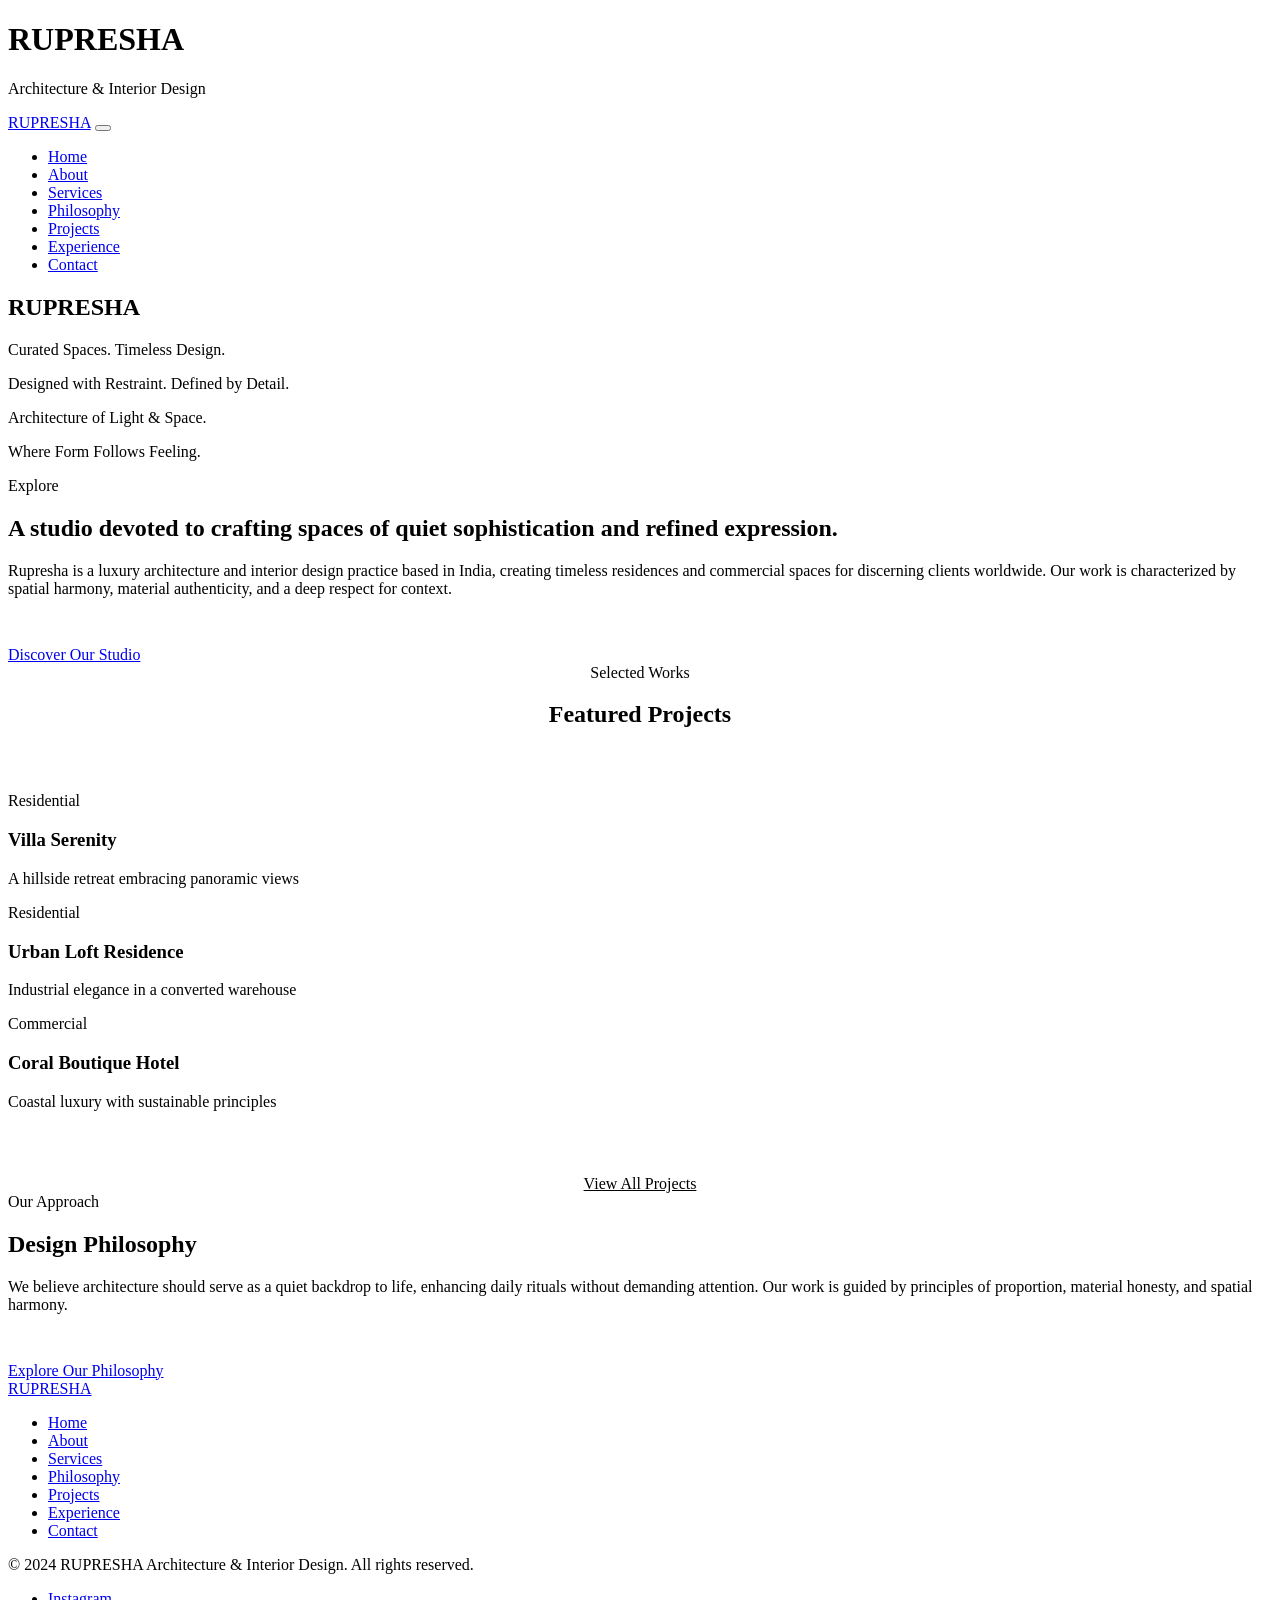
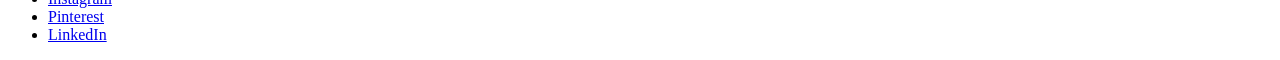
==== index.html @ e62d3a43 "Add files via upload" ====
<!DOCTYPE html>
<html lang="en">
<head>
    <meta charset="UTF-8">
    <meta name="viewport" content="width=device-width, initial-scale=1.0">
    <title>RUPRESHA | Luxury Architecture & Interior Design</title>
    <link rel="preconnect" href="https://fonts.googleapis.com">
    <link rel="preconnect" href="https://fonts.gstatic.com" crossorigin>
    <link href="https://fonts.googleapis.com/css2?family=Cormorant+Garamond:wght@300;400;500;600&family=Inter:wght@300;400;500&display=swap" rel="stylesheet">
    <link rel="stylesheet" href="css/style.css">
    <link rel="icon" type="image/svg+xml" href="assets/favicon.svg">
</head>
<body class="home-page">
    <!-- Door Opening Animation -->
    <div class="door-container">
        <div class="door-panel left"></div>
        <div class="door-panel right"></div>
        <div class="door-content">
            <h1>RUPRESHA</h1>
            <p>Architecture & Interior Design</p>
        </div>
    </div>
    
    <!-- Navigation -->
    <nav class="navbar">
        <div class="container nav-container">
            <a href="index.html" class="logo">RUPRESHA</a>
            <button class="menu-toggle">
                <span></span>
                <span></span>
                <span></span>
            </button>
            <ul class="nav-menu">
                <li class="nav-item"><a href="index.html" class="nav-link active">Home</a></li>
                <li class="nav-item"><a href="about.html" class="nav-link">About</a></li>
                <li class="nav-item"><a href="services.html" class="nav-link">Services</a></li>
                <li class="nav-item"><a href="philosophy.html" class="nav-link">Philosophy</a></li>
                <li class="nav-item"><a href="projects.html" class="nav-link">Projects</a></li>
                <li class="nav-item"><a href="experience.html" class="nav-link">Experience</a></li>
                <li class="nav-item"><a href="contact.html" class="nav-link">Contact</a></li>
            </ul>
        </div>
    </nav>
    
    <!-- Hero Section -->
    <section class="hero">
        <div class="arch-grid"></div>
        <div class="hero-content">
            <h1>RUPRESHA</h1>
            <div class="hero-tagline">
                <p class="tagline">Curated Spaces. Timeless Design.</p>
                <p class="tagline">Designed with Restraint. Defined by Detail.</p>
                <p class="tagline">Architecture of Light & Space.</p>
                <p class="tagline">Where Form Follows Feeling.</p>
            </div>
        </div>
        <div class="scroll-cue">
            <span class="scroll-text">Explore</span>
            <div class="scroll-line"></div>
        </div>
    </section>
    
    <!-- Introduction Section -->
    <section class="section">
        <div class="container">
            <div class="about-intro animate-on-scroll">
                <h2 class="serif">A studio devoted to crafting spaces of quiet sophistication and refined expression.</h2>
                <p class="large-text">Rupresha is a luxury architecture and interior design practice based in India, creating timeless residences and commercial spaces for discerning clients worldwide. Our work is characterized by spatial harmony, material authenticity, and a deep respect for context.</p>
                <a href="about.html" class="submit-btn" style="display: inline-block; margin-top: 2rem;">Discover Our Studio</a>
            </div>
        </div>
    </section>
    
    <!-- Featured Projects Preview -->
    <section class="section" style="background-color: var(--color-charcoal); color: var(--color-ivory);">
        <div class="container">
            <div class="section-header animate-on-scroll" style="text-align: center; margin-bottom: 4rem;">
                <span class="small-text" style="color: var(--color-brass);">Selected Works</span>
                <h2 style="color: var(--color-ivory);">Featured Projects</h2>
            </div>
            <div class="projects-grid">
                <div class="project-card animate-on-scroll" data-project="1" data-delay="0.1">
                    <div class="project-image">
                        <!-- In production, replace with actual image -->
                        <div style="width: 100%; height: 100%; background: linear-gradient(45deg, var(--color-concrete), var(--color-stone));"></div>
                    </div>
                    <div class="project-overlay">
                        <span class="project-category">Residential</span>
                        <h3>Villa Serenity</h3>
                        <p>A hillside retreat embracing panoramic views</p>
                    </div>
                </div>
                <div class="project-card animate-on-scroll" data-project="2" data-delay="0.2">
                    <div class="project-image">
                        <div style="width: 100%; height: 100%; background: linear-gradient(45deg, #8a7f70, #a99e8d);"></div>
                    </div>
                    <div class="project-overlay">
                        <span class="project-category">Residential</span>
                        <h3>Urban Loft Residence</h3>
                        <p>Industrial elegance in a converted warehouse</p>
                    </div>
                </div>
                <div class="project-card animate-on-scroll" data-project="3" data-delay="0.3">
                    <div class="project-image">
                        <div style="width: 100%; height: 100%; background: linear-gradient(45deg, #7d9aa6, #a3b8c2);"></div>
                    </div>
                    <div class="project-overlay">
                        <span class="project-category">Commercial</span>
                        <h3>Coral Boutique Hotel</h3>
                        <p>Coastal luxury with sustainable principles</p>
                    </div>
                </div>
            </div>
            <div style="text-align: center; margin-top: 4rem;">
                <a href="projects.html" class="submit-btn" style="border-color: var(--color-ivory); color: var(--color-ivory);">View All Projects</a>
            </div>
        </div>
    </section>
    
    <!-- Philosophy Preview -->
    <section class="section">
        <div class="container">
            <div class="principle-grid">
                <div class="animate-on-scroll">
                    <span class="small-text" style="color: var(--color-brass);">Our Approach</span>
                    <h2>Design Philosophy</h2>
                    <p class="large-text">We believe architecture should serve as a quiet backdrop to life, enhancing daily rituals without demanding attention. Our work is guided by principles of proportion, material honesty, and spatial harmony.</p>
                    <a href="philosophy.html" class="submit-btn" style="display: inline-block; margin-top: 2rem;">Explore Our Philosophy</a>
                </div>
                <div class="principle-image animate-on-scroll" data-delay="0.3">
                    <!-- In production, replace with actual image -->
                    <div style="width: 100%; height: 100%; background: linear-gradient(45deg, var(--color-stone), var(--color-concrete)); position: relative;">
                        <div style="position: absolute; top: 2rem; left: 2rem; right: 2rem; bottom: 2rem; border: 1px solid var(--color-brass);"></div>
                    </div>
                </div>
            </div>
        </div>
    </section>
    
    <!-- Footer -->
    <footer class="footer">
        <div class="container">
            <div class="footer-content">
                <a href="index.html" class="footer-logo">RUPRESHA</a>
                <ul class="footer-nav">
                    <li><a href="index.html">Home</a></li>
                    <li><a href="about.html">About</a></li>
                    <li><a href="services.html">Services</a></li>
                    <li><a href="philosophy.html">Philosophy</a></li>
                    <li><a href="projects.html">Projects</a></li>
                    <li><a href="experience.html">Experience</a></li>
                    <li><a href="contact.html">Contact</a></li>
                </ul>
            </div>
            <div class="footer-bottom">
                <p class="copyright">© 2024 RUPRESHA Architecture & Interior Design. All rights reserved.</p>
                <ul class="social-links">
                    <li><a href="#">Instagram</a></li>
                    <li><a href="#">Pinterest</a></li>
                    <li><a href="#">LinkedIn</a></li>
                </ul>
            </div>
        </div>
    </footer>
    
    <!-- Project Modal -->
    <div class="project-modal">
        <div class="modal-content">
            <!-- Dynamic content loaded via JavaScript -->
        </div>
    </div>
    
    <script src="js/main.js"></script>
</body>
</html>
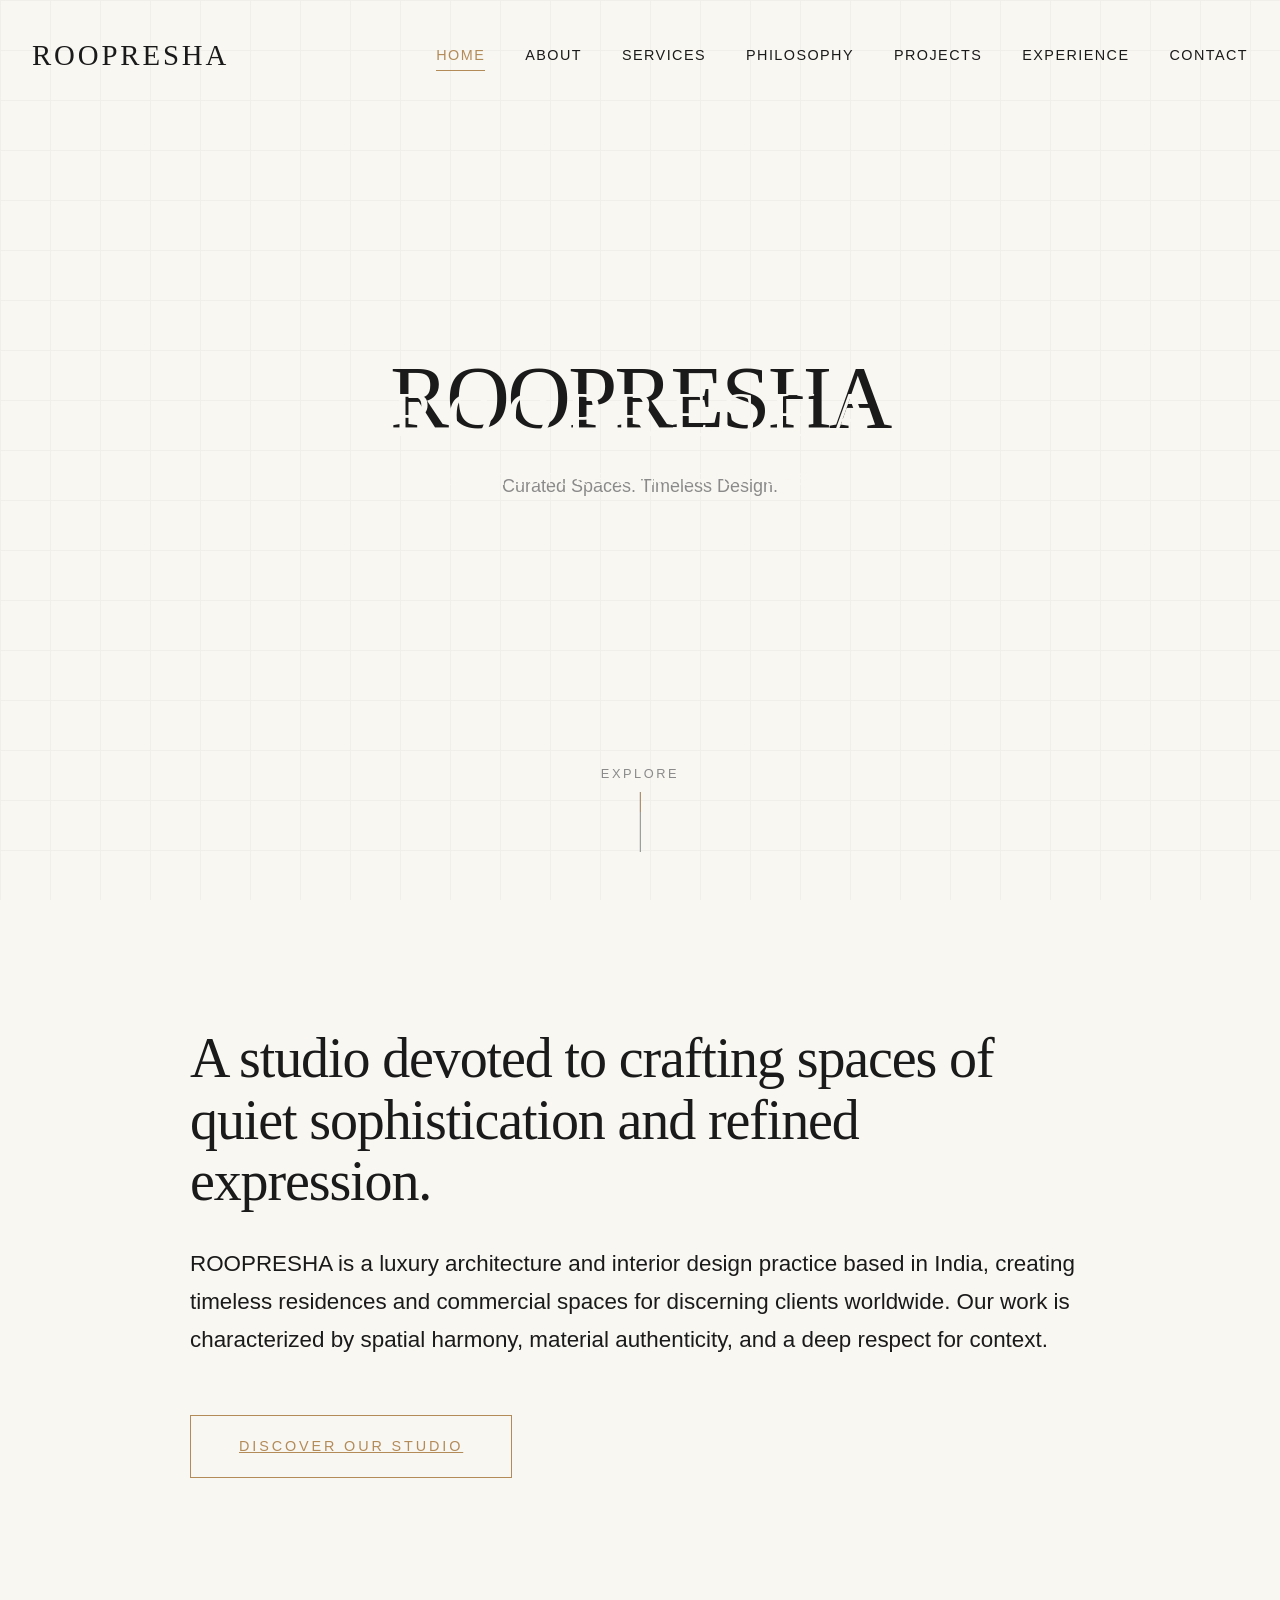
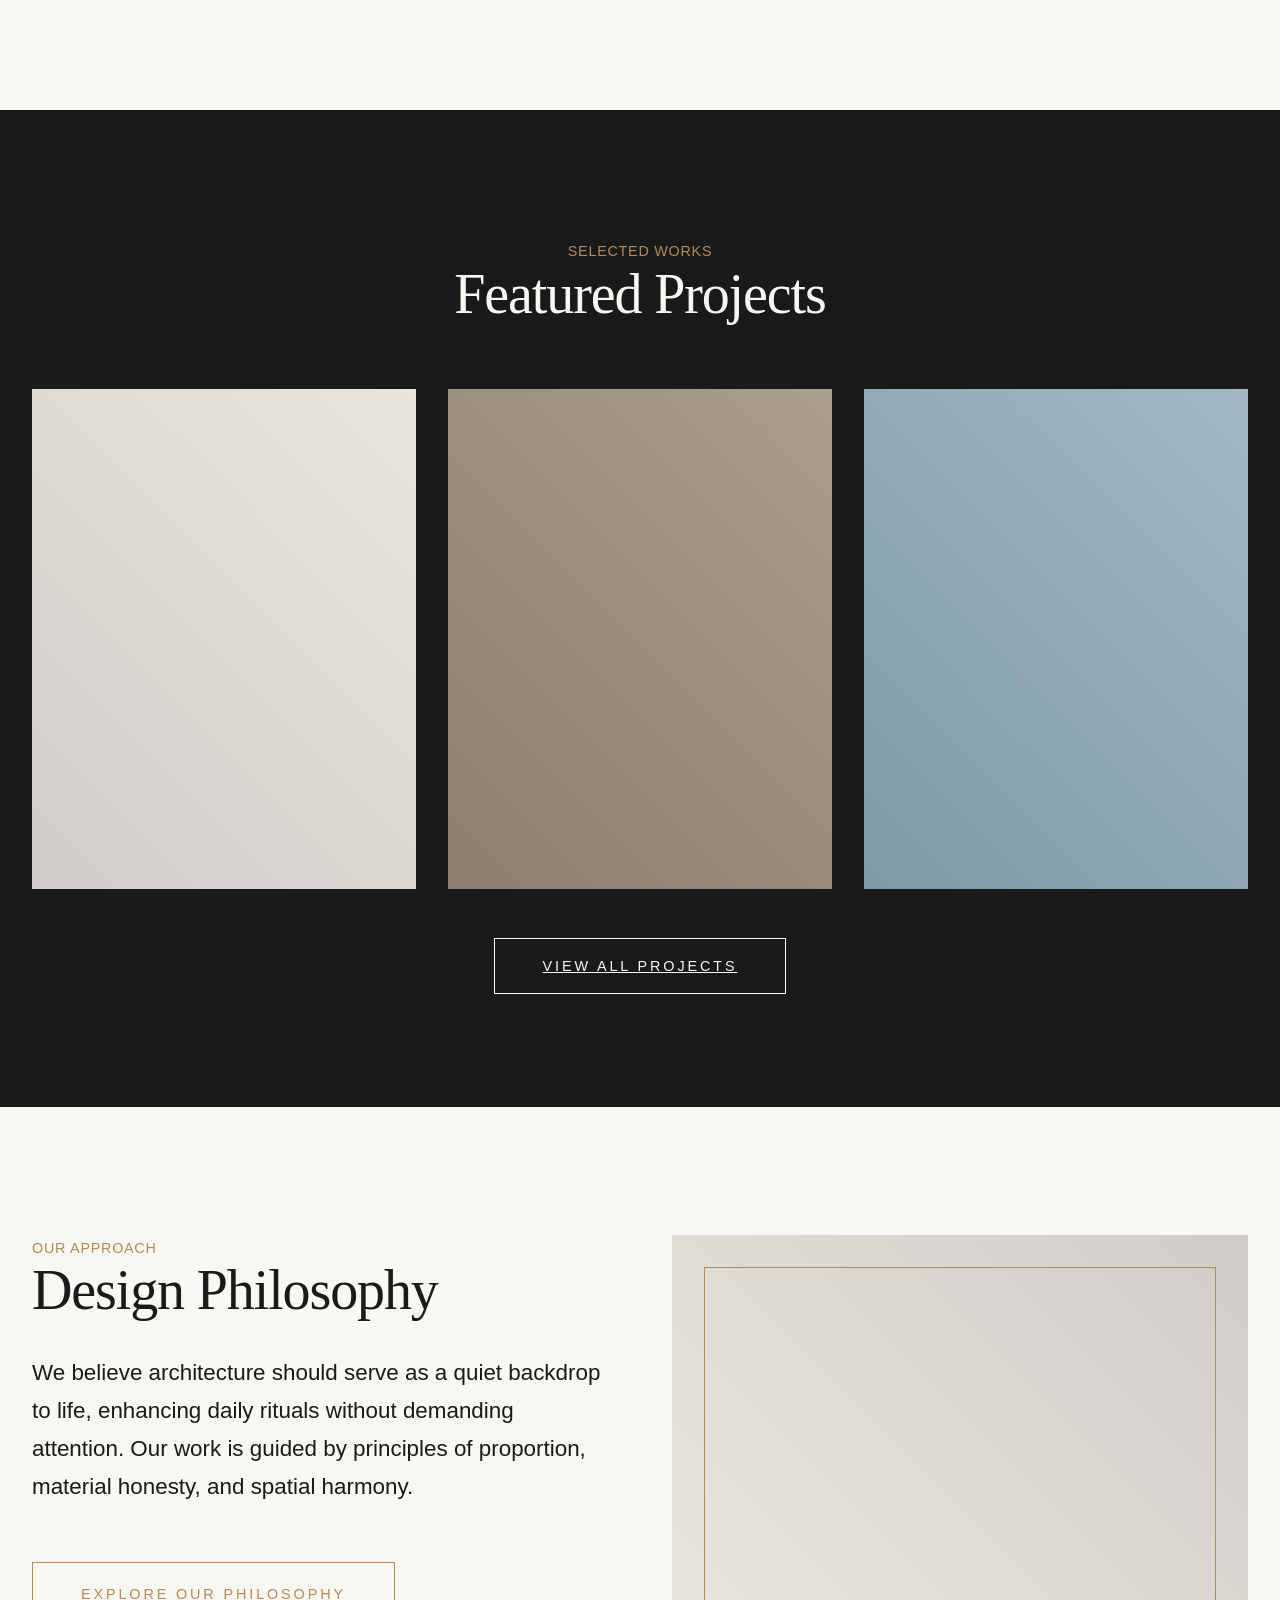
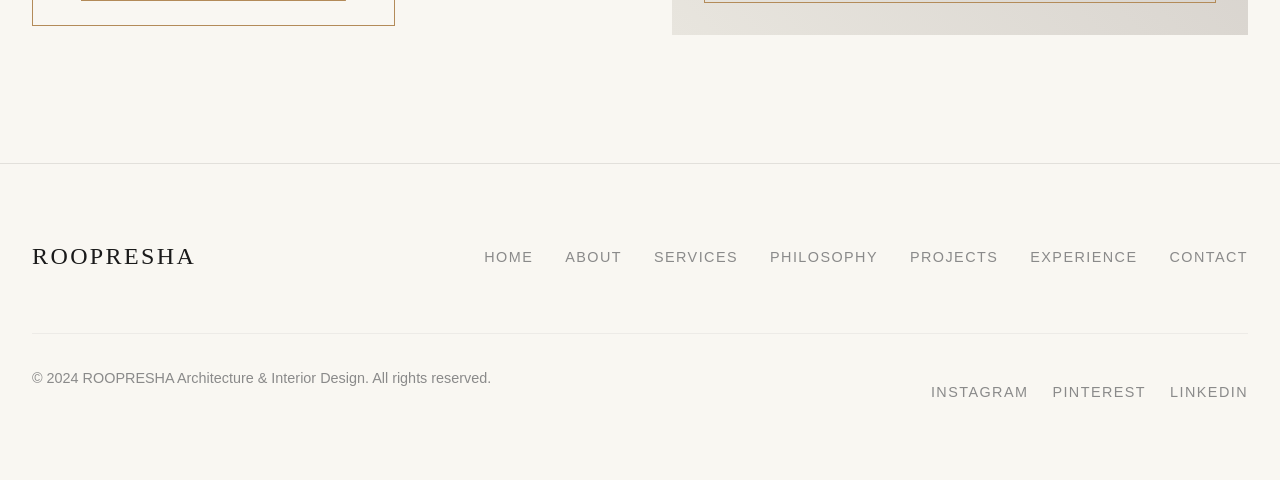
==== commit 465f1017: "Add files via upload" ====
--- a/index.html
+++ b/index.html
@@ -3,11 +3,11 @@
 <head>
     <meta charset="UTF-8">
     <meta name="viewport" content="width=device-width, initial-scale=1.0">
-    <title>RUPRESHA | Luxury Architecture & Interior Design</title>
+    <title>ROOPRESHA | Luxury Architecture & Interior Design</title>
     <link rel="preconnect" href="https://fonts.googleapis.com">
     <link rel="preconnect" href="https://fonts.gstatic.com" crossorigin>
     <link href="https://fonts.googleapis.com/css2?family=Cormorant+Garamond:wght@300;400;500;600&family=Inter:wght@300;400;500&display=swap" rel="stylesheet">
-    <link rel="stylesheet" href="css/style.css">
+    <link rel="stylesheet" href="style.css">
     <link rel="icon" type="image/svg+xml" href="assets/favicon.svg">
 </head>
 <body class="home-page">
@@ -16,7 +16,7 @@
         <div class="door-panel left"></div>
         <div class="door-panel right"></div>
         <div class="door-content">
-            <h1>RUPRESHA</h1>
+            <h1>ROOPRESHA</h1>
             <p>Architecture & Interior Design</p>
         </div>
     </div>
@@ -24,7 +24,7 @@
     <!-- Navigation -->
     <nav class="navbar">
         <div class="container nav-container">
-            <a href="index.html" class="logo">RUPRESHA</a>
+            <a href="index.html" class="logo">ROOPRESHA</a>
             <button class="menu-toggle">
                 <span></span>
                 <span></span>
@@ -46,7 +46,7 @@
     <section class="hero">
         <div class="arch-grid"></div>
         <div class="hero-content">
-            <h1>RUPRESHA</h1>
+            <h1>ROOPRESHA</h1>
             <div class="hero-tagline">
                 <p class="tagline">Curated Spaces. Timeless Design.</p>
                 <p class="tagline">Designed with Restraint. Defined by Detail.</p>
@@ -65,7 +65,7 @@
         <div class="container">
             <div class="about-intro animate-on-scroll">
                 <h2 class="serif">A studio devoted to crafting spaces of quiet sophistication and refined expression.</h2>
-                <p class="large-text">Rupresha is a luxury architecture and interior design practice based in India, creating timeless residences and commercial spaces for discerning clients worldwide. Our work is characterized by spatial harmony, material authenticity, and a deep respect for context.</p>
+                <p class="large-text">ROOPRESHA is a luxury architecture and interior design practice based in India, creating timeless residences and commercial spaces for discerning clients worldwide. Our work is characterized by spatial harmony, material authenticity, and a deep respect for context.</p>
                 <a href="about.html" class="submit-btn" style="display: inline-block; margin-top: 2rem;">Discover Our Studio</a>
             </div>
         </div>
@@ -141,7 +141,7 @@
     <footer class="footer">
         <div class="container">
             <div class="footer-content">
-                <a href="index.html" class="footer-logo">RUPRESHA</a>
+                <a href="index.html" class="footer-logo">ROOPRESHA</a>
                 <ul class="footer-nav">
                     <li><a href="index.html">Home</a></li>
                     <li><a href="about.html">About</a></li>
@@ -153,7 +153,7 @@
                 </ul>
             </div>
             <div class="footer-bottom">
-                <p class="copyright">© 2024 RUPRESHA Architecture & Interior Design. All rights reserved.</p>
+                <p class="copyright">© 2024 ROOPRESHA Architecture & Interior Design. All rights reserved.</p>
                 <ul class="social-links">
                     <li><a href="#">Instagram</a></li>
                     <li><a href="#">Pinterest</a></li>
@@ -170,6 +170,6 @@
         </div>
     </div>
     
-    <script src="js/main.js"></script>
+    <script src="main.js"></script>
 </body>
 </html>
--- a/style.css
+++ b/style.css
@@ -0,0 +1,1677 @@
+/* ROOPRESHA - Luxury Architecture & Interior Design */
+/* Premium Architectural Minimalism */
+
+/* ===== CSS RESET ===== */
+* {
+    margin: 0;
+    padding: 0;
+    box-sizing: border-box;
+}
+
+html {
+    scroll-behavior: smooth;
+}
+
+body {
+    font-family: 'Inter', sans-serif;
+    color: #1a1a1a;
+    background-color: #f9f7f2;
+    overflow-x: hidden;
+    line-height: 1.6;
+    font-weight: 300;
+}
+
+/* ===== TYPOGRAPHY ===== */
+/* Serif for headings - luxury editorial feel */
+h1, h2, h3, h4, h5, h6, .serif {
+    font-family: 'Cormorant Garamond', 'Times New Roman', serif;
+    font-weight: 300;
+    letter-spacing: -0.02em;
+    line-height: 1.1;
+}
+
+/* Sans-serif for body - clean and readable */
+body, p, input, textarea, button, .sans {
+    font-family: 'Inter', -apple-system, BlinkMacSystemFont, 'Segoe UI', sans-serif;
+}
+
+h1 {
+    font-size: 5.5rem;
+    font-weight: 300;
+    letter-spacing: -0.03em;
+    margin-bottom: 1.5rem;
+}
+
+h2 {
+    font-size: 3.5rem;
+    margin-bottom: 2rem;
+    position: relative;
+}
+
+h3 {
+    font-size: 2.2rem;
+    margin-bottom: 1.5rem;
+}
+
+h4 {
+    font-size: 1.8rem;
+    margin-bottom: 1rem;
+}
+
+p {
+    font-size: 1.125rem;
+    line-height: 1.8;
+    margin-bottom: 1.5rem;
+    font-weight: 300;
+}
+
+.large-text {
+    font-size: 1.4rem;
+    line-height: 1.7;
+}
+
+.small-text {
+    font-size: 0.9rem;
+    letter-spacing: 0.05em;
+    text-transform: uppercase;
+}
+
+/* ===== COLOR PALETTE ===== */
+:root {
+    --color-ivory: #f9f7f2;
+    --color-stone: #e8e5de;
+    --color-concrete: #d1ccc7;
+    --color-charcoal: #1a1a1a;
+    --color-terracotta: #a15843;
+    --color-brass: #b38b59;
+    --color-grey: #8a8a8a;
+}
+
+/* ===== LAYOUT & CONTAINERS ===== */
+.container {
+    width: 100%;
+    max-width: 1400px;
+    margin: 0 auto;
+    padding: 0 2rem;
+}
+
+.section {
+    padding: 8rem 0;
+    position: relative;
+}
+
+.section-sm {
+    padding: 4rem 0;
+}
+
+/* ===== NAVIGATION ===== */
+.navbar {
+    position: fixed;
+    top: 0;
+    left: 0;
+    width: 100%;
+    z-index: 1000;
+    padding: 2rem 0;
+    transition: all 0.5s cubic-bezier(0.16, 1, 0.3, 1);
+    background-color: transparent;
+}
+
+.navbar.scrolled {
+    background-color: rgba(249, 247, 242, 0.95);
+    backdrop-filter: blur(10px);
+    padding: 1.2rem 0;
+    box-shadow: 0 5px 20px rgba(0, 0, 0, 0.02);
+}
+
+.nav-container {
+    display: flex;
+    justify-content: space-between;
+    align-items: center;
+}
+
+.logo {
+    font-family: 'Cormorant Garamond', serif;
+    font-size: 1.8rem;
+    font-weight: 300;
+    letter-spacing: 0.1em;
+    text-decoration: none;
+    color: var(--color-charcoal);
+    position: relative;
+    z-index: 1001;
+}
+
+.nav-menu {
+    display: flex;
+    list-style: none;
+}
+
+.nav-item {
+    margin-left: 2.5rem;
+}
+
+.nav-link {
+    text-decoration: none;
+    color: var(--color-charcoal);
+    font-size: 0.9rem;
+    font-weight: 300;
+    letter-spacing: 0.1em;
+    text-transform: uppercase;
+    position: relative;
+    padding: 0.5rem 0;
+    transition: color 0.3s ease;
+}
+
+.nav-link:after {
+    content: '';
+    position: absolute;
+    bottom: 0;
+    left: 0;
+    width: 0;
+    height: 1px;
+    background-color: var(--color-charcoal);
+    transition: width 0.3s cubic-bezier(0.16, 1, 0.3, 1);
+}
+
+.nav-link:hover:after {
+    width: 100%;
+}
+
+.nav-link.active {
+    color: var(--color-brass);
+}
+
+.nav-link.active:after {
+    width: 100%;
+    background-color: var(--color-brass);
+}
+
+.menu-toggle {
+    display: none;
+    background: none;
+    border: none;
+    cursor: pointer;
+    width: 30px;
+    height: 20px;
+    position: relative;
+    z-index: 1001;
+}
+
+.menu-toggle span {
+    display: block;
+    width: 100%;
+    height: 2px;
+    background-color: var(--color-charcoal);
+    position: absolute;
+    left: 0;
+    transition: all 0.3s ease;
+}
+
+.menu-toggle span:nth-child(1) {
+    top: 0;
+}
+
+.menu-toggle span:nth-child(2) {
+    top: 9px;
+}
+
+.menu-toggle span:nth-child(3) {
+    top: 18px;
+}
+
+.menu-toggle.active span:nth-child(1) {
+    transform: rotate(45deg);
+    top: 9px;
+}
+
+.menu-toggle.active span:nth-child(2) {
+    opacity: 0;
+}
+
+.menu-toggle.active span:nth-child(3) {
+    transform: rotate(-45deg);
+    top: 9px;
+}
+
+/* ===== DOOR OPENING ANIMATION ===== */
+.door-container {
+    position: fixed;
+    top: 0;
+    left: 0;
+    width: 100%;
+    height: 100vh;
+    z-index: 2000;
+    pointer-events: none;
+    display: flex;
+}
+
+.door-panel {
+    width: 50%;
+    height: 100%;
+    background-color: var(--color-charcoal);
+    transform: translateX(0);
+    transition: transform 1.2s cubic-bezier(0.77, 0, 0.175, 1);
+}
+
+.door-panel.left {
+    transform-origin: left center;
+}
+
+.door-panel.right {
+    transform-origin: right center;
+}
+
+.door-panel.open {
+    transform: translateX(-100%);
+}
+
+.door-panel.right.open {
+    transform: translateX(100%);
+}
+
+.door-content {
+    position: absolute;
+    top: 50%;
+    left: 50%;
+    transform: translate(-50%, -50%);
+    color: var(--color-ivory);
+    text-align: center;
+    z-index: 2001;
+    opacity: 0;
+    transition: opacity 0.5s ease 0.3s;
+}
+
+.door-content.visible {
+    opacity: 1;
+}
+
+.door-content h1 {
+    font-size: 4rem;
+    letter-spacing: 0.2em;
+    margin-bottom: 1rem;
+}
+
+.door-content p {
+    font-size: 1rem;
+    letter-spacing: 0.3em;
+    text-transform: uppercase;
+}
+
+/* ===== HERO SECTIONS ===== */
+.hero {
+    height: 100vh;
+    display: flex;
+    align-items: center;
+    justify-content: center;
+    position: relative;
+    overflow: hidden;
+}
+
+.hero-content {
+    text-align: center;
+    max-width: 900px;
+    padding: 0 2rem;
+    z-index: 10;
+}
+
+.hero h1 {
+    margin-bottom: 1.5rem;
+    opacity: 0;
+    transform: translateY(30px);
+    animation: fadeUp 1s cubic-bezier(0.16, 1, 0.3, 1) 1.2s forwards;
+}
+
+.hero-tagline {
+    font-size: 1.5rem;
+    font-weight: 300;
+    color: var(--color-grey);
+    margin-bottom: 3rem;
+    height: 2rem;
+    overflow: hidden;
+    position: relative;
+}
+
+.tagline {
+    position: absolute;
+    width: 100%;
+    text-align: center;
+    opacity: 0;
+    transform: translateY(20px);
+    transition: all 0.8s ease;
+}
+
+.tagline.active {
+    opacity: 1;
+    transform: translateY(0);
+}
+
+.scroll-cue {
+    position: absolute;
+    bottom: 3rem;
+    left: 50%;
+    transform: translateX(-50%);
+    display: flex;
+    flex-direction: column;
+    align-items: center;
+    z-index: 10;
+}
+
+.scroll-text {
+    font-size: 0.8rem;
+    letter-spacing: 0.2em;
+    text-transform: uppercase;
+    margin-bottom: 0.5rem;
+    color: var(--color-grey);
+}
+
+.scroll-line {
+    width: 1px;
+    height: 60px;
+    background-color: var(--color-grey);
+    position: relative;
+    overflow: hidden;
+}
+
+.scroll-line:after {
+    content: '';
+    position: absolute;
+    top: 0;
+    left: 0;
+    width: 100%;
+    height: 20px;
+    background-color: var(--color-brass);
+    animation: scrollLine 2s infinite ease-in-out;
+}
+
+.arch-grid {
+    position: absolute;
+    top: 0;
+    left: 0;
+    width: 100%;
+    height: 100%;
+    pointer-events: none;
+    opacity: 0.03;
+    background-image: 
+        linear-gradient(to right, var(--color-charcoal) 1px, transparent 1px),
+        linear-gradient(to bottom, var(--color-charcoal) 1px, transparent 1px);
+    background-size: 50px 50px;
+}
+
+/* ===== ABOUT PAGE ===== */
+.about-intro {
+    max-width: 900px;
+    margin: 0 auto 6rem;
+}
+
+.about-grid {
+    display: grid;
+    grid-template-columns: repeat(2, 1fr);
+    gap: 4rem;
+    align-items: center;
+}
+
+.about-image {
+    position: relative;
+    height: 600px;
+    background-color: var(--color-stone);
+    overflow: hidden;
+}
+
+.about-image:before {
+    content: '';
+    position: absolute;
+    top: 2rem;
+    left: 2rem;
+    right: 2rem;
+    bottom: 2rem;
+    border: 1px solid var(--color-brass);
+    pointer-events: none;
+    z-index: 1;
+}
+
+.about-image img {
+    width: 100%;
+    height: 100%;
+    object-fit: cover;
+    transition: transform 6s ease;
+}
+
+.about-image:hover img {
+    transform: scale(1.05);
+}
+
+.stats {
+    display: flex;
+    justify-content: space-between;
+    margin-top: 4rem;
+    padding-top: 4rem;
+    border-top: 1px solid rgba(26, 26, 26, 0.1);
+}
+
+.stat-item {
+    text-align: center;
+}
+
+.stat-number {
+    font-family: 'Cormorant Garamond', serif;
+    font-size: 3.5rem;
+    color: var(--color-brass);
+    display: block;
+    margin-bottom: 0.5rem;
+}
+
+.stat-text {
+    font-size: 0.9rem;
+    text-transform: uppercase;
+    letter-spacing: 0.1em;
+    color: var(--color-grey);
+}
+
+/* ===== SERVICES PAGE ===== */
+.services-header {
+    text-align: center;
+    max-width: 800px;
+    margin: 0 auto 6rem;
+}
+
+.services-grid {
+    display: grid;
+    grid-template-columns: repeat(3, 1fr);
+    gap: 3rem;
+}
+
+.service-card {
+    position: relative;
+    padding: 3rem 2rem;
+    background-color: var(--color-ivory);
+    border: 1px solid rgba(26, 26, 26, 0.05);
+    transition: all 0.5s cubic-bezier(0.16, 1, 0.3, 1);
+    overflow: hidden;
+    min-height: 400px;
+    display: flex;
+    flex-direction: column;
+}
+
+.service-card:hover {
+    transform: translateY(-10px);
+    border-color: rgba(179, 139, 89, 0.2);
+    box-shadow: 0 20px 40px rgba(0, 0, 0, 0.05);
+}
+
+.service-icon {
+    width: 60px;
+    height: 60px;
+    margin-bottom: 2rem;
+    position: relative;
+}
+
+.service-icon svg {
+    width: 100%;
+    height: 100%;
+    stroke: var(--color-brass);
+    stroke-width: 1.5;
+    fill: none;
+}
+
+.service-number {
+    position: absolute;
+    top: 2rem;
+    right: 2rem;
+    font-size: 0.9rem;
+    color: var(--color-grey);
+    opacity: 0.5;
+}
+
+.service-content {
+    flex-grow: 1;
+}
+
+.service-card h3 {
+    margin-bottom: 1rem;
+    position: relative;
+    padding-bottom: 1rem;
+}
+
+.service-card h3:after {
+    content: '';
+    position: absolute;
+    bottom: 0;
+    left: 0;
+    width: 40px;
+    height: 1px;
+    background-color: var(--color-brass);
+    transition: width 0.3s ease;
+}
+
+.service-card:hover h3:after {
+    width: 80px;
+}
+
+.service-features {
+    margin-top: 2rem;
+    list-style: none;
+}
+
+.service-features li {
+    margin-bottom: 0.5rem;
+    padding-left: 1.5rem;
+    position: relative;
+}
+
+.service-features li:before {
+    content: '—';
+    position: absolute;
+    left: 0;
+    color: var(--color-brass);
+}
+
+/* ===== PHILOSOPHY PAGE ===== */
+.philosophy-hero {
+    height: 70vh;
+    display: flex;
+    align-items: center;
+    position: relative;
+    background-color: var(--color-charcoal);
+    color: var(--color-ivory);
+}
+
+.philosophy-hero .container {
+    position: relative;
+    z-index: 2;
+}
+
+.philosophy-hero h1 {
+    color: var(--color-ivory);
+    max-width: 800px;
+}
+
+.principle-section {
+    margin-bottom: 8rem;
+    position: relative;
+}
+
+.principle-header {
+    display: flex;
+    align-items: flex-start;
+    margin-bottom: 3rem;
+}
+
+.principle-number {
+    font-family: 'Cormorant Garamond', serif;
+    font-size: 5rem;
+    color: var(--color-brass);
+    margin-right: 2rem;
+    line-height: 1;
+    opacity: 0.2;
+}
+
+.principle-content {
+    flex: 1;
+}
+
+.principle-grid {
+    display: grid;
+    grid-template-columns: repeat(2, 1fr);
+    gap: 4rem;
+}
+
+.principle-image {
+    height: 400px;
+    background-color: var(--color-stone);
+    position: relative;
+    overflow: hidden;
+}
+
+.principle-image img {
+    width: 100%;
+    height: 100%;
+    object-fit: cover;
+}
+
+/* ===== PROJECTS PAGE ===== */
+.projects-filter {
+    display: flex;
+    justify-content: center;
+    margin-bottom: 4rem;
+    flex-wrap: wrap;
+    gap: 1rem;
+}
+
+.filter-btn {
+    padding: 0.8rem 1.5rem;
+    background: none;
+    border: 1px solid rgba(26, 26, 26, 0.1);
+    font-family: 'Inter', sans-serif;
+    font-size: 0.9rem;
+    text-transform: uppercase;
+    letter-spacing: 0.1em;
+    color: var(--color-grey);
+    cursor: pointer;
+    transition: all 0.3s ease;
+}
+
+.filter-btn:hover, .filter-btn.active {
+    border-color: var(--color-brass);
+    color: var(--color-brass);
+}
+
+.projects-grid {
+    display: grid;
+    grid-template-columns: repeat(3, 1fr);
+    gap: 2rem;
+}
+
+.project-card {
+    position: relative;
+    height: 500px;
+    overflow: hidden;
+    cursor: pointer;
+}
+
+.project-image {
+    width: 100%;
+    height: 100%;
+    background-color: var(--color-stone);
+    position: relative;
+    overflow: hidden;
+}
+
+.project-image img {
+    width: 100%;
+    height: 100%;
+    object-fit: cover;
+    transition: transform 6s ease;
+}
+
+.project-card:hover .project-image img {
+    transform: scale(1.05);
+}
+
+.project-overlay {
+    position: absolute;
+    bottom: 0;
+    left: 0;
+    width: 100%;
+    padding: 2rem;
+    background: linear-gradient(to top, rgba(26, 26, 26, 0.9), transparent);
+    color: var(--color-ivory);
+    transform: translateY(20px);
+    opacity: 0;
+    transition: all 0.5s cubic-bezier(0.16, 1, 0.3, 1);
+}
+
+.project-card:hover .project-overlay {
+    transform: translateY(0);
+    opacity: 1;
+}
+
+.project-category {
+    font-size: 0.8rem;
+    letter-spacing: 0.1em;
+    text-transform: uppercase;
+    color: var(--color-brass);
+    margin-bottom: 0.5rem;
+}
+
+.project-overlay h3 {
+    color: var(--color-ivory);
+    margin-bottom: 0.5rem;
+}
+
+.project-overlay p {
+    font-size: 0.9rem;
+    opacity: 0.8;
+    margin-bottom: 0;
+}
+
+.project-modal {
+    position: fixed;
+    top: 0;
+    left: 0;
+    width: 100%;
+    height: 100%;
+    background-color: rgba(26, 26, 26, 0.95);
+    z-index: 3000;
+    display: flex;
+    align-items: center;
+    justify-content: center;
+    opacity: 0;
+    pointer-events: none;
+    transition: opacity 0.5s ease;
+}
+
+.project-modal.active {
+    opacity: 1;
+    pointer-events: all;
+}
+
+.modal-content {
+    width: 90%;
+    max-width: 1200px;
+    max-height: 90vh;
+    overflow-y: auto;
+    background-color: var(--color-ivory);
+    padding: 4rem;
+    position: relative;
+}
+
+.close-modal {
+    position: absolute;
+    top: 2rem;
+    right: 2rem;
+    background: none;
+    border: none;
+    font-size: 2rem;
+    color: var(--color-charcoal);
+    cursor: pointer;
+    width: 40px;
+    height: 40px;
+    display: flex;
+    align-items: center;
+    justify-content: center;
+    transition: color 0.3s ease;
+}
+
+.close-modal:hover {
+    color: var(--color-brass);
+}
+
+/* ===== EXPERIENCE PAGE ===== */
+.experience-timeline {
+    position: relative;
+    max-width: 1000px;
+    margin: 0 auto;
+}
+
+.timeline-line {
+    position: absolute;
+    top: 0;
+    left: 50%;
+    transform: translateX(-50%);
+    width: 1px;
+    height: 100%;
+    background-color: rgba(26, 26, 26, 0.1);
+}
+
+.timeline-item {
+    display: flex;
+    margin-bottom: 8rem;
+    position: relative;
+}
+
+.timeline-item:nth-child(odd) {
+    flex-direction: row-reverse;
+}
+
+.timeline-content {
+    flex: 1;
+    padding: 0 4rem;
+}
+
+.timeline-marker {
+    position: absolute;
+    top: 0;
+    left: 50%;
+    transform: translateX(-50%);
+    width: 20px;
+    height: 20px;
+    border: 2px solid var(--color-brass);
+    border-radius: 50%;
+    background-color: var(--color-ivory);
+    z-index: 2;
+}
+
+.timeline-number {
+    font-family: 'Cormorant Garamond', serif;
+    font-size: 1.2rem;
+    color: var(--color-brass);
+    margin-bottom: 1rem;
+    display: block;
+}
+
+.timeline-icon {
+    width: 60px;
+    height: 60px;
+    margin-bottom: 1.5rem;
+}
+
+.timeline-icon svg {
+    width: 100%;
+    height: 100%;
+    stroke: var(--color-brass);
+    stroke-width: 1.5;
+    fill: none;
+}
+
+/* ===== CONTACT PAGE ===== */
+.contact-hero {
+    height: 70vh;
+    display: flex;
+    align-items: center;
+    background-color: var(--color-charcoal);
+    color: var(--color-ivory);
+}
+
+.contact-hero h1 {
+    color: var(--color-ivory);
+    max-width: 800px;
+}
+
+.contact-grid {
+    display: grid;
+    grid-template-columns: repeat(2, 1fr);
+    gap: 6rem;
+}
+
+.contact-info h3 {
+    margin-bottom: 2rem;
+    position: relative;
+    padding-bottom: 1rem;
+}
+
+.contact-info h3:after {
+    content: '';
+    position: absolute;
+    bottom: 0;
+    left: 0;
+    width: 60px;
+    height: 1px;
+    background-color: var(--color-brass);
+}
+
+.contact-details {
+    margin-bottom: 3rem;
+}
+
+.contact-item {
+    margin-bottom: 1.5rem;
+    display: flex;
+    align-items: flex-start;
+}
+
+.contact-icon {
+    width: 20px;
+    height: 20px;
+    margin-right: 1rem;
+    margin-top: 0.2rem;
+}
+
+.contact-icon svg {
+    width: 100%;
+    height: 100%;
+    stroke: var(--color-brass);
+}
+
+.contact-form .form-group {
+    margin-bottom: 2rem;
+}
+
+.contact-form label {
+    display: block;
+    margin-bottom: 0.5rem;
+    font-size: 0.9rem;
+    text-transform: uppercase;
+    letter-spacing: 0.1em;
+    color: var(--color-grey);
+}
+
+.contact-form input,
+.contact-form textarea,
+.contact-form select {
+    width: 100%;
+    padding: 1rem 0;
+    background: none;
+    border: none;
+    border-bottom: 1px solid rgba(26, 26, 26, 0.1);
+    font-family: 'Inter', sans-serif;
+    font-size: 1rem;
+    color: var(--color-charcoal);
+    transition: border-color 0.3s ease;
+}
+
+.contact-form input:focus,
+.contact-form textarea:focus,
+.contact-form select:focus {
+    outline: none;
+    border-bottom-color: var(--color-brass);
+}
+
+.contact-form textarea {
+    min-height: 150px;
+    resize: vertical;
+}
+
+.submit-btn {
+    padding: 1.2rem 3rem;
+    background: none;
+    border: 1px solid var(--color-brass);
+    font-family: 'Inter', sans-serif;
+    font-size: 0.9rem;
+    text-transform: uppercase;
+    letter-spacing: 0.2em;
+    color: var(--color-brass);
+    cursor: pointer;
+    transition: all 0.3s ease;
+    position: relative;
+    overflow: hidden;
+}
+
+.submit-btn:before {
+    content: '';
+    position: absolute;
+    top: 0;
+    left: -100%;
+    width: 100%;
+    height: 100%;
+    background-color: var(--color-brass);
+    transition: left 0.3s ease;
+    z-index: -1;
+}
+
+.submit-btn:hover {
+    color: var(--color-ivory);
+}
+
+.submit-btn:hover:before {
+    left: 0;
+}
+
+/* ===== FOOTER ===== */
+.footer {
+    padding: 4rem 0;
+    border-top: 1px solid rgba(26, 26, 26, 0.1);
+}
+
+.footer-content {
+    display: flex;
+    justify-content: space-between;
+    align-items: center;
+    flex-wrap: wrap;
+}
+
+.footer-logo {
+    font-family: 'Cormorant Garamond', serif;
+    font-size: 1.5rem;
+    letter-spacing: 0.1em;
+    color: var(--color-charcoal);
+    text-decoration: none;
+}
+
+.footer-nav {
+    display: flex;
+    list-style: none;
+    margin: 1rem 0;
+}
+
+.footer-nav li {
+    margin-left: 2rem;
+}
+
+.footer-nav a {
+    text-decoration: none;
+    color: var(--color-grey);
+    font-size: 0.9rem;
+    letter-spacing: 0.1em;
+    text-transform: uppercase;
+    transition: color 0.3s ease;
+}
+
+.footer-nav a:hover {
+    color: var(--color-charcoal);
+}
+
+.footer-bottom {
+    margin-top: 3rem;
+    padding-top: 2rem;
+    border-top: 1px solid rgba(26, 26, 26, 0.05);
+    display: flex;
+    justify-content: space-between;
+    align-items: center;
+    flex-wrap: wrap;
+}
+
+.copyright {
+    font-size: 0.9rem;
+    color: var(--color-grey);
+}
+
+.social-links {
+    display: flex;
+    list-style: none;
+}
+
+.social-links li {
+    margin-left: 1.5rem;
+}
+
+.social-links a {
+    color: var(--color-grey);
+    text-decoration: none;
+    font-size: 0.9rem;
+    letter-spacing: 0.1em;
+    text-transform: uppercase;
+    transition: color 0.3s ease;
+}
+
+.social-links a:hover {
+    color: var(--color-brass);
+}
+
+/* ===== ANIMATIONS ===== */
+@keyframes fadeUp {
+    from {
+        opacity: 0;
+        transform: translateY(30px);
+    }
+    to {
+        opacity: 1;
+        transform: translateY(0);
+    }
+}
+
+@keyframes scrollLine {
+    0% {
+        transform: translateY(-20px);
+        opacity: 0;
+    }
+    50% {
+        opacity: 1;
+    }
+    100% {
+        transform: translateY(60px);
+        opacity: 0;
+    }
+}
+
+@keyframes drawLine {
+    from {
+        width: 0;
+    }
+    to {
+        width: 100%;
+    }
+}
+
+.animate-on-scroll {
+    opacity: 0;
+    transform: translateY(30px);
+    transition: all 0.8s cubic-bezier(0.16, 1, 0.3, 1);
+}
+
+.animate-on-scroll.visible {
+    opacity: 1;
+    transform: translateY(0);
+}
+
+.line-animation {
+    position: relative;
+}
+
+.line-animation:after {
+    content: '';
+    position: absolute;
+    bottom: 0;
+    left: 0;
+    width: 0;
+    height: 1px;
+    background-color: var(--color-brass);
+    animation: drawLine 1.5s ease forwards;
+    animation-delay: 0.5s;
+}
+
+/* ===== RESPONSIVE DESIGN ===== */
+
+/* Large Tablets & Small Laptops */
+@media (max-width: 1200px) {
+    .projects-grid {
+        grid-template-columns: repeat(2, 1fr);
+    }
+    
+    .services-grid {
+        grid-template-columns: repeat(2, 1fr);
+    }
+    
+    h1 {
+        font-size: 4.5rem;
+    }
+    
+    h2 {
+        font-size: 3rem;
+    }
+    
+    .container {
+        padding: 0 1.75rem;
+    }
+}
+
+/* Tablets */
+@media (max-width: 992px) {
+    h1 {
+        font-size: 4rem;
+    }
+    
+    h2 {
+        font-size: 2.8rem;
+    }
+    
+    .section {
+        padding: 6rem 0;
+    }
+    
+    .about-grid,
+    .principle-grid,
+    .contact-grid {
+        grid-template-columns: 1fr;
+        gap: 3rem;
+    }
+    
+    .timeline-content {
+        padding: 0 2rem;
+    }
+    
+    .menu-toggle {
+        display: block;
+    }
+    
+    .nav-menu {
+        position: fixed;
+        top: 0;
+        right: -100%;
+        width: 300px;
+        height: 100vh;
+        background-color: var(--color-ivory);
+        flex-direction: column;
+        padding: 8rem 2rem 2rem;
+        transition: right 0.5s cubic-bezier(0.16, 1, 0.3, 1);
+        box-shadow: -5px 0 20px rgba(0, 0, 0, 0.05);
+    }
+    
+    .nav-menu.active {
+        right: 0;
+    }
+    
+    .nav-item {
+        margin: 0 0 2rem 0;
+    }
+    
+    .nav-link {
+        font-size: 1.1rem;
+    }
+    
+    .about-image {
+        height: 500px;
+    }
+    
+    .principle-image {
+        height: 350px;
+        order: -1;
+        margin-bottom: 2rem;
+    }
+    
+    .principle-header {
+        flex-direction: column;
+        margin-bottom: 2rem;
+    }
+    
+    .principle-number {
+        font-size: 4rem;
+        margin-right: 0;
+        margin-bottom: 1rem;
+    }
+    
+    .contact-grid {
+        gap: 4rem;
+    }
+    
+    .modal-content {
+        width: 92%;
+        padding: 3rem;
+    }
+}
+
+/* Large Mobile Devices */
+@media (max-width: 768px) {
+    h1 {
+        font-size: 3.2rem;
+    }
+    
+    h2 {
+        font-size: 2.4rem;
+    }
+    
+    h3 {
+        font-size: 1.8rem;
+    }
+    
+    h4 {
+        font-size: 1.5rem;
+    }
+    
+    .container {
+        padding: 0 1.5rem;
+    }
+    
+    .section {
+        padding: 4rem 0;
+    }
+    
+    .section-sm {
+        padding: 3rem 0;
+    }
+    
+    .services-grid,
+    .projects-grid {
+        grid-template-columns: 1fr;
+        gap: 2rem;
+    }
+    
+    .timeline-item {
+        flex-direction: column !important;
+        margin-bottom: 4rem;
+    }
+    
+    .timeline-content {
+        padding: 0 0 0 2rem;
+    }
+    
+    .timeline-line {
+        left: 0;
+    }
+    
+    .timeline-marker {
+        left: 0;
+        transform: translateX(-50%);
+    }
+    
+    .stats {
+        flex-direction: column;
+        gap: 2rem;
+        text-align: center;
+    }
+    
+    .footer-content,
+    .footer-bottom {
+        flex-direction: column;
+        text-align: center;
+        gap: 1.5rem;
+    }
+    
+    .footer-nav,
+    .social-links {
+        justify-content: center;
+        flex-wrap: wrap;
+        gap: 1rem;
+        margin-top: 1rem;
+    }
+    
+    .footer-nav li,
+    .social-links li {
+        margin: 0;
+    }
+    
+    .hero {
+        height: 90vh;
+    }
+    
+    .hero-content {
+        padding: 0 1.5rem;
+    }
+    
+    .hero-tagline {
+        font-size: 1.2rem;
+        height: 1.8rem;
+    }
+    
+    .scroll-cue {
+        bottom: 2.5rem;
+    }
+    
+    .door-content h1 {
+        font-size: 2.8rem;
+    }
+    
+    .about-intro {
+        margin: 0 auto 3rem;
+    }
+    
+    .about-grid {
+        gap: 2.5rem;
+    }
+    
+    .about-image {
+        height: 400px;
+    }
+    
+    .about-image:before {
+        top: 1.5rem;
+        left: 1.5rem;
+        right: 1.5rem;
+        bottom: 1.5rem;
+    }
+    
+    .services-header {
+        margin: 0 auto 3rem;
+    }
+    
+    .service-card {
+        padding: 2rem 1.5rem;
+        min-height: 350px;
+    }
+    
+    .service-icon {
+        width: 50px;
+        height: 50px;
+        margin-bottom: 1.5rem;
+    }
+    
+    .service-number {
+        top: 1.5rem;
+        right: 1.5rem;
+    }
+    
+    .philosophy-hero {
+        height: 60vh;
+    }
+    
+    .principle-section {
+        margin-bottom: 4rem;
+    }
+    
+    .principle-image {
+        height: 300px;
+    }
+    
+    .projects-filter {
+        margin-bottom: 3rem;
+        gap: 0.75rem;
+    }
+    
+    .filter-btn {
+        padding: 0.7rem 1.2rem;
+        font-size: 0.85rem;
+    }
+    
+    .project-card {
+        height: 400px;
+    }
+    
+    .project-overlay {
+        padding: 1.5rem;
+    }
+    
+    .timeline-icon {
+        width: 50px;
+        height: 50px;
+        margin-bottom: 1rem;
+    }
+    
+    .contact-hero {
+        height: 60vh;
+    }
+    
+    .contact-details {
+        margin-bottom: 2rem;
+    }
+    
+    .contact-item {
+        margin-bottom: 1.25rem;
+    }
+    
+    .contact-form .form-group {
+        margin-bottom: 1.5rem;
+    }
+    
+    .submit-btn {
+        padding: 1rem 2.5rem;
+        width: 100%;
+        text-align: center;
+    }
+    
+    .footer {
+        padding: 3rem 0;
+    }
+    
+    .modal-content {
+        padding: 2rem 1.5rem;
+    }
+    
+    .close-modal {
+        top: 1.2rem;
+        right: 1.2rem;
+        width: 35px;
+        height: 35px;
+    }
+    
+    p, .large-text {
+        font-size: 1.1rem;
+        line-height: 1.7;
+    }
+}
+
+/* Small Mobile Devices */
+@media (max-width: 480px) {
+    h1 {
+        font-size: 2.8rem;
+    }
+    
+    h2 {
+        font-size: 2.2rem;
+    }
+    
+    h3 {
+        font-size: 1.6rem;
+    }
+    
+    .container {
+        padding: 0 1.25rem;
+    }
+    
+    .hero {
+        height: 85vh;
+    }
+    
+    .hero-content {
+        padding: 0 1.25rem;
+    }
+    
+    .hero-tagline {
+        font-size: 1.1rem;
+        height: 1.6rem;
+    }
+    
+    .scroll-cue {
+        bottom: 2rem;
+    }
+    
+    .scroll-line {
+        height: 50px;
+    }
+    
+    .door-content h1 {
+        font-size: 2.2rem;
+    }
+    
+    .door-content p {
+        font-size: 0.85rem;
+    }
+    
+    .nav-menu {
+        width: 280px;
+        padding: 7rem 1.5rem 2rem;
+    }
+    
+    .nav-link {
+        font-size: 1rem;
+        padding: 0.75rem 0;
+    }
+    
+    .about-image {
+        height: 350px;
+    }
+    
+    .about-image:before {
+        top: 1rem;
+        left: 1rem;
+        right: 1rem;
+        bottom: 1rem;
+    }
+    
+    .stat-number {
+        font-size: 3rem;
+    }
+    
+    .service-card {
+        padding: 1.75rem 1.25rem;
+        min-height: 320px;
+    }
+    
+    .service-icon {
+        width: 45px;
+        height: 45px;
+    }
+    
+    .principle-number {
+        font-size: 3.5rem;
+    }
+    
+    .principle-image {
+        height: 250px;
+    }
+    
+    .projects-filter {
+        gap: 0.5rem;
+    }
+    
+    .filter-btn {
+        padding: 0.6rem 1rem;
+        font-size: 0.8rem;
+    }
+    
+    .project-card {
+        height: 350px;
+    }
+    
+    .project-overlay {
+        padding: 1.25rem;
+    }
+    
+    .project-overlay h3 {
+        font-size: 1.4rem;
+    }
+    
+    .timeline-content {
+        padding: 0 0 0 1.5rem;
+    }
+    
+    .contact-form input,
+    .contact-form textarea,
+    .contact-form select {
+        padding: 0.875rem 0;
+        font-size: 0.95rem;
+    }
+    
+    .contact-form textarea {
+        min-height: 120px;
+    }
+    
+    .modal-content {
+        padding: 1.75rem 1.25rem;
+    }
+    
+    .close-modal {
+        top: 1rem;
+        right: 1rem;
+        width: 32px;
+        height: 32px;
+        font-size: 1.8rem;
+    }
+    
+    p, .large-text {
+        font-size: 1rem;
+        line-height: 1.6;
+    }
+}
+
+/* Landscape Mobile */
+@media (max-height: 600px) and (orientation: landscape) {
+    .hero,
+    .philosophy-hero,
+    .contact-hero {
+        height: auto;
+        min-height: 100vh;
+        padding: 6rem 0;
+    }
+    
+    .door-container {
+        height: 100vh;
+    }
+    
+    .about-image {
+        height: 300px;
+    }
+    
+    .project-card {
+        height: 300px;
+    }
+    
+    .scroll-cue {
+        bottom: 1.5rem;
+    }
+}
+
+/* Touch Device Optimizations */
+@media (hover: none) and (pointer: coarse) {
+    .service-card:hover {
+        transform: none;
+    }
+    
+    .project-card:hover .project-image img {
+        transform: none;
+    }
+    
+    .project-card:hover .project-overlay {
+        transform: translateY(0);
+        opacity: 1;
+    }
+    
+    .nav-link,
+    .filter-btn,
+    .submit-btn {
+        min-height: 44px;
+        display: inline-flex;
+        align-items: center;
+        justify-content: center;
+    }
+    
+    .submit-btn {
+        width: 100%;
+    }
+}
+
+/* Reduced Motion Preference */
+@media (prefers-reduced-motion: reduce) {
+    *,
+    *::before,
+    *::after {
+        animation-duration: 0.01ms !important;
+        animation-iteration-count: 1 !important;
+        transition-duration: 0.01ms !important;
+    }
+    
+    .door-panel,
+    .tagline,
+    .animate-on-scroll,
+    .scroll-line:after,
+    .line-animation:after {
+        transition: none !important;
+        animation: none !important;
+    }
+    
+    .door-container {
+        display: none !important;
+    }
+    
+    .animate-on-scroll {
+        opacity: 1 !important;
+        transform: none !important;
+    }
+}
